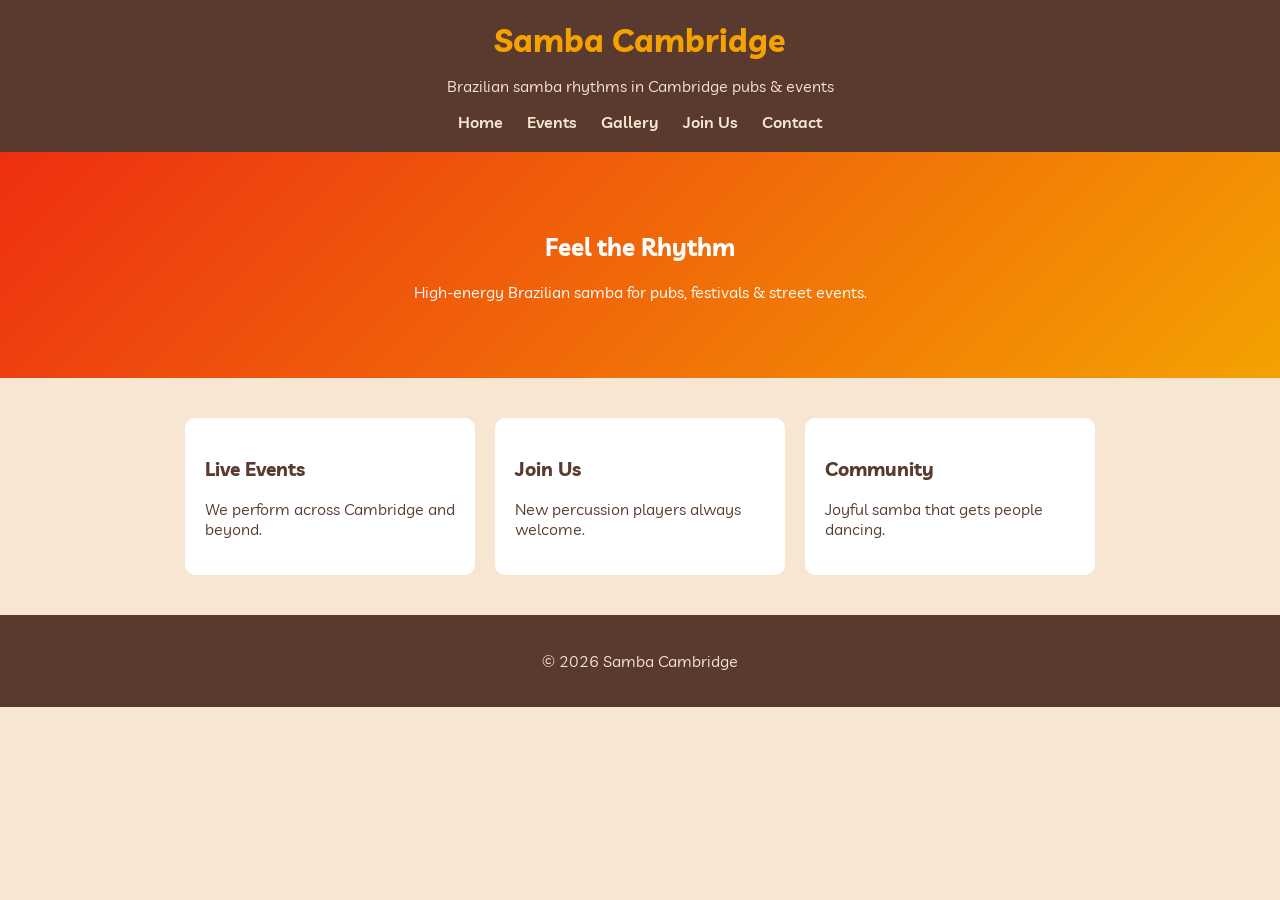
==== index.html @ 202740fb "website structure testing" ====
<!DOCTYPE html>
<html lang="en">
<head>
  <meta charset="UTF-8" />
  <meta name="viewport" content="width=device-width, initial-scale=1.0"/>
  <title>Samba Cambridge</title>
  <link href="https://fonts.googleapis.com/css2?family=Livvic:wght@300;400;600;700&display=swap" rel="stylesheet">
  <link rel="stylesheet" href="css/style.css">
</head>
<body>

<header>
  <h1>Samba Cambridge</h1>
  <p>Brazilian samba rhythms in Cambridge pubs & events</p>

  <nav>
    <a href="index.html">Home</a>
    <a href="events.html">Events</a>
    <a href="gallery.html">Gallery</a>
    <a href="join.html">Join Us</a>
    <a href="contact.html">Contact</a>
  </nav>
</header>

<section class="hero">
  <h2>Feel the Rhythm</h2>
  <p>High-energy Brazilian samba for pubs, festivals & street events.</p>
</section>

<section class="highlights">
  <div class="card">
    <h3>Live Events</h3>
    <p>We perform across Cambridge and beyond.</p>
  </div>

  <div class="card">
    <h3>Join Us</h3>
    <p>New percussion players always welcome.</p>
  </div>

  <div class="card">
    <h3>Community</h3>
    <p>Joyful samba that gets people dancing.</p>
  </div>
</section>

<footer>
  <p>© 2026 Samba Cambridge</p>
</footer>

</body>
</html>
---- css/style.css ----
body {
  margin: 0;
  font-family: 'Livvic', sans-serif;
  background: #f7e6d2;
  color: #5a3a2e;
}

header {
  background: #5a3a2e;
  color: #f7e6d2;
  padding: 20px;
  text-align: center;
}

header h1 {
  color: #f4a201;
  margin: 0;
}

nav a {
  color: #f7e6d2;
  margin: 0 10px;
  text-decoration: none;
  font-weight: 600;
}

nav a:hover {
  color: #ed2f11;
}

.hero {
  text-align: center;
  padding: 60px 20px;
  background: linear-gradient(135deg, #ed2f11, #f4a201);
  color: white;
}

.highlights {
  display: flex;
  gap: 20px;
  padding: 40px;
  flex-wrap: wrap;
  justify-content: center;
}

.card {
  background: white;
  padding: 20px;
  border-radius: 10px;
  width: 250px;
}

footer {
  text-align: center;
  padding: 20px;
  background: #5a3a2e;
  color: #f7e6d2;
}
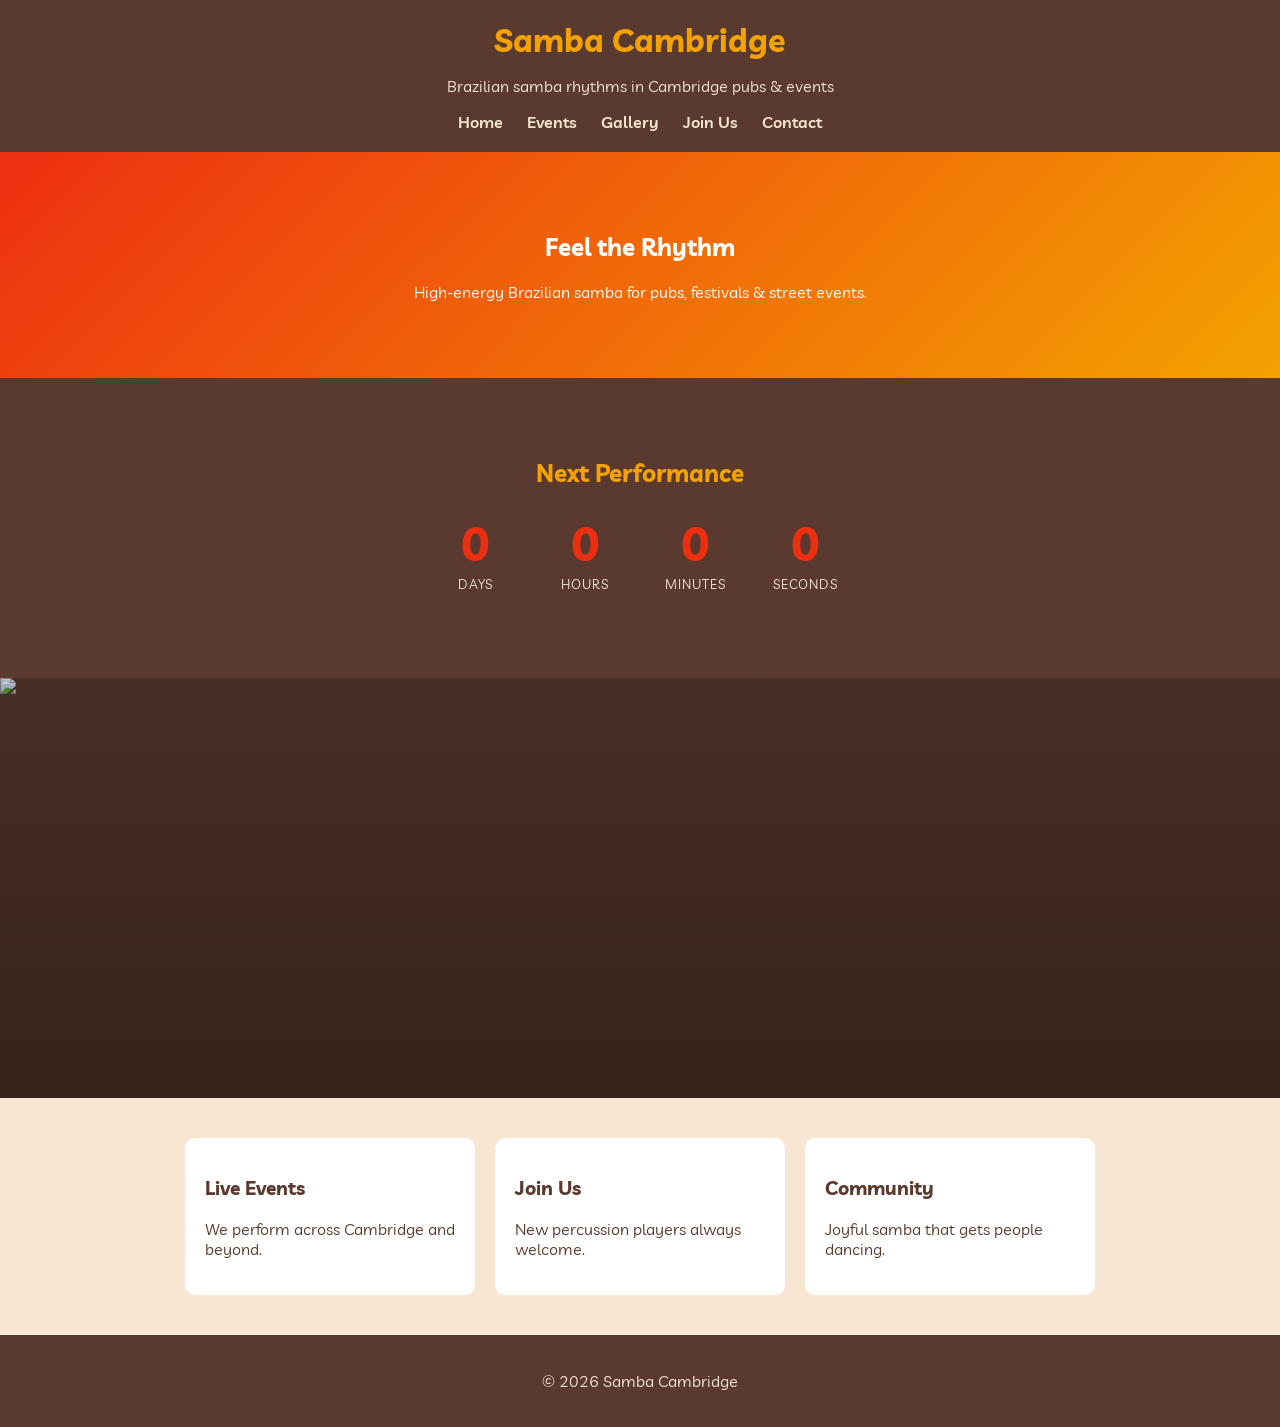
==== commit 7c16f3a5: "some improvements" ====
--- a/index.html
+++ b/index.html
@@ -27,6 +27,40 @@
   <p>High-energy Brazilian samba for pubs, festivals & street events.</p>
 </section>
 
+<section class="countdown-section">
+  <h2>Next Performance</h2>
+
+  <div id="countdown">
+    <div class="countdown-item">
+      <span id="days">0</span>
+      <small>Days</small>
+    </div>
+
+    <div class="countdown-item">
+      <span id="hours">0</span>
+      <small>Hours</small>
+    </div>
+
+    <div class="countdown-item">
+      <span id="minutes">0</span>
+      <small>Minutes</small>
+    </div>
+
+    <div class="countdown-item">
+      <span id="seconds">0</span>
+      <small>Seconds</small>
+    </div>
+  </div>
+
+  <p id="next-event-title"></p>
+</section>
+
+<section class="slideshow">
+  <img class="slide active" src="assets/images/event1.jpg" alt="Samba Cambridge">
+  <img class="slide" src="assets/images/event2.jpg" alt="Samba performance">
+  <img class="slide" src="assets/images/event3.jpg" alt="Samba street parade">
+</section>
+
 <section class="highlights">
   <div class="card">
     <h3>Live Events</h3>
--- a/css/style.css
+++ b/css/style.css
@@ -56,3 +56,101 @@
   background: #5a3a2e;
   color: #f7e6d2;
 }
+
+/* 🌟 Gallery Grid */
+.gallery-grid {
+  display: grid;
+  grid-template-columns: repeat(auto-fit, minmax(220px, 1fr));
+  gap: 15px;
+  padding: 20px;
+}
+
+/* 📷 Gallery images */
+.gallery-grid img {
+  width: 100%;
+  height: 220px;
+  object-fit: cover;
+  border-radius: 12px;
+  box-shadow: 0 3px 12px rgba(0,0,0,0.15);
+  transition: transform 0.2s ease;
+}
+
+.gallery-grid img:hover {
+  transform: scale(1.03);
+}
+
+/* 🎞️ Slideshow Hero Gallery */
+.slideshow {
+  position: relative;
+  width: 100%;
+  height: 420px;
+  overflow: hidden;
+  background: #5a3a2e;
+}
+
+.slide {
+  position: absolute;
+  width: 100%;
+  height: 100%;
+  object-fit: cover;
+  opacity: 0;
+  transition: opacity 1s ease-in-out;
+}
+
+.slide.active {
+  opacity: 1;
+}
+
+/* optional overlay for samba vibe */
+.slideshow::after {
+  content: "";
+  position: absolute;
+  inset: 0;
+  background: linear-gradient(
+    to bottom,
+    rgba(0,0,0,0.2),
+    rgba(0,0,0,0.4)
+  );
+}
+
+/* Countdown */
+
+.countdown-section {
+  text-align: center;
+  padding: 60px 20px;
+  background: #5a3a2e;
+  color: #f7e6d2;
+}
+
+.countdown-section h2 {
+  color: #f4a201;
+  margin-bottom: 25px;
+}
+
+#countdown {
+  display: flex;
+  justify-content: center;
+  gap: 20px;
+  flex-wrap: wrap;
+}
+
+.countdown-item {
+  min-width: 90px;
+}
+
+.countdown-item span {
+  display: block;
+  font-size: 3rem;
+  font-weight: 700;
+  color: #ed2f11;
+}
+
+.countdown-item small {
+  text-transform: uppercase;
+  letter-spacing: 1px;
+}
+
+#next-event-title {
+  margin-top: 25px;
+  font-size: 1.2rem;
+}
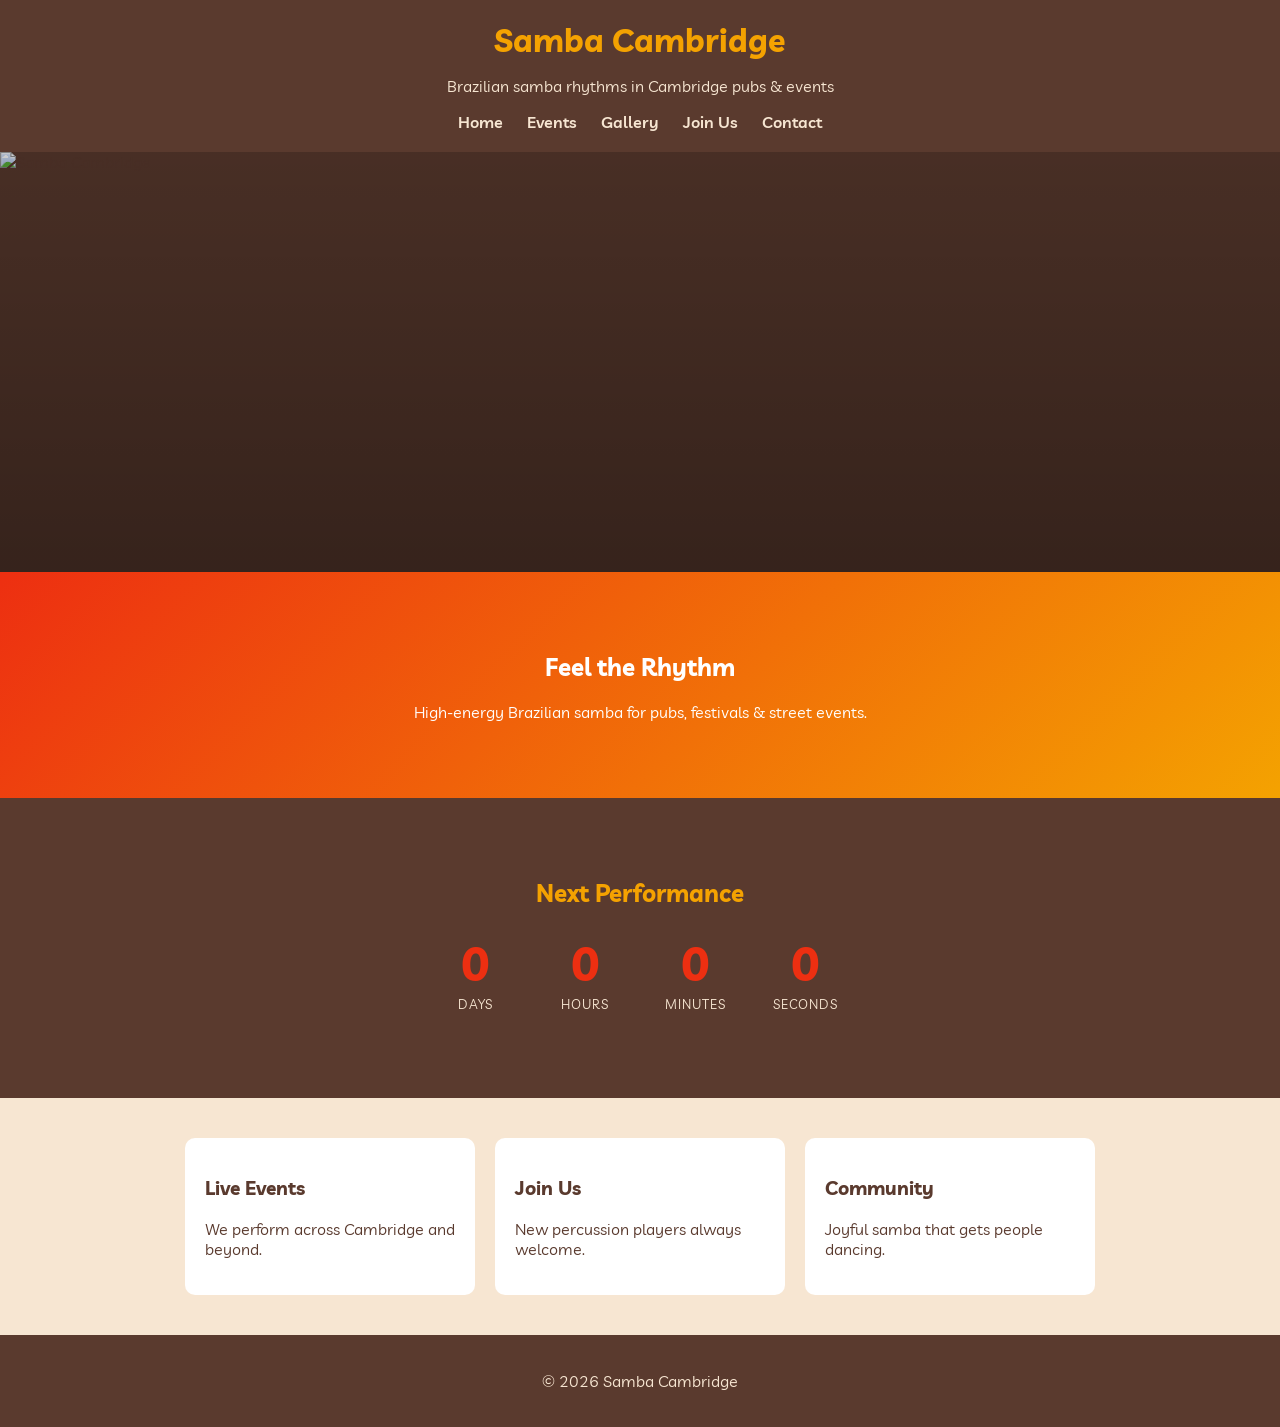
==== commit 465280d0: "some improvements" ====
--- a/index.html
+++ b/index.html
@@ -21,6 +21,12 @@
     <a href="contact.html">Contact</a>
   </nav>
 </header>
+
+<section class="slideshow">
+  <img class="slide active" src="assets/images/event1.jpg" alt="Samba Cambridge">
+  <img class="slide" src="assets/images/event2.jpg" alt="Samba performance">
+  <img class="slide" src="assets/images/event3.jpg" alt="Samba street parade">
+</section>
 
 <section class="hero">
   <h2>Feel the Rhythm</h2>
@@ -55,11 +61,7 @@
   <p id="next-event-title"></p>
 </section>
 
-<section class="slideshow">
-  <img class="slide active" src="assets/images/event1.jpg" alt="Samba Cambridge">
-  <img class="slide" src="assets/images/event2.jpg" alt="Samba performance">
-  <img class="slide" src="assets/images/event3.jpg" alt="Samba street parade">
-</section>
+
 
 <section class="highlights">
   <div class="card">
